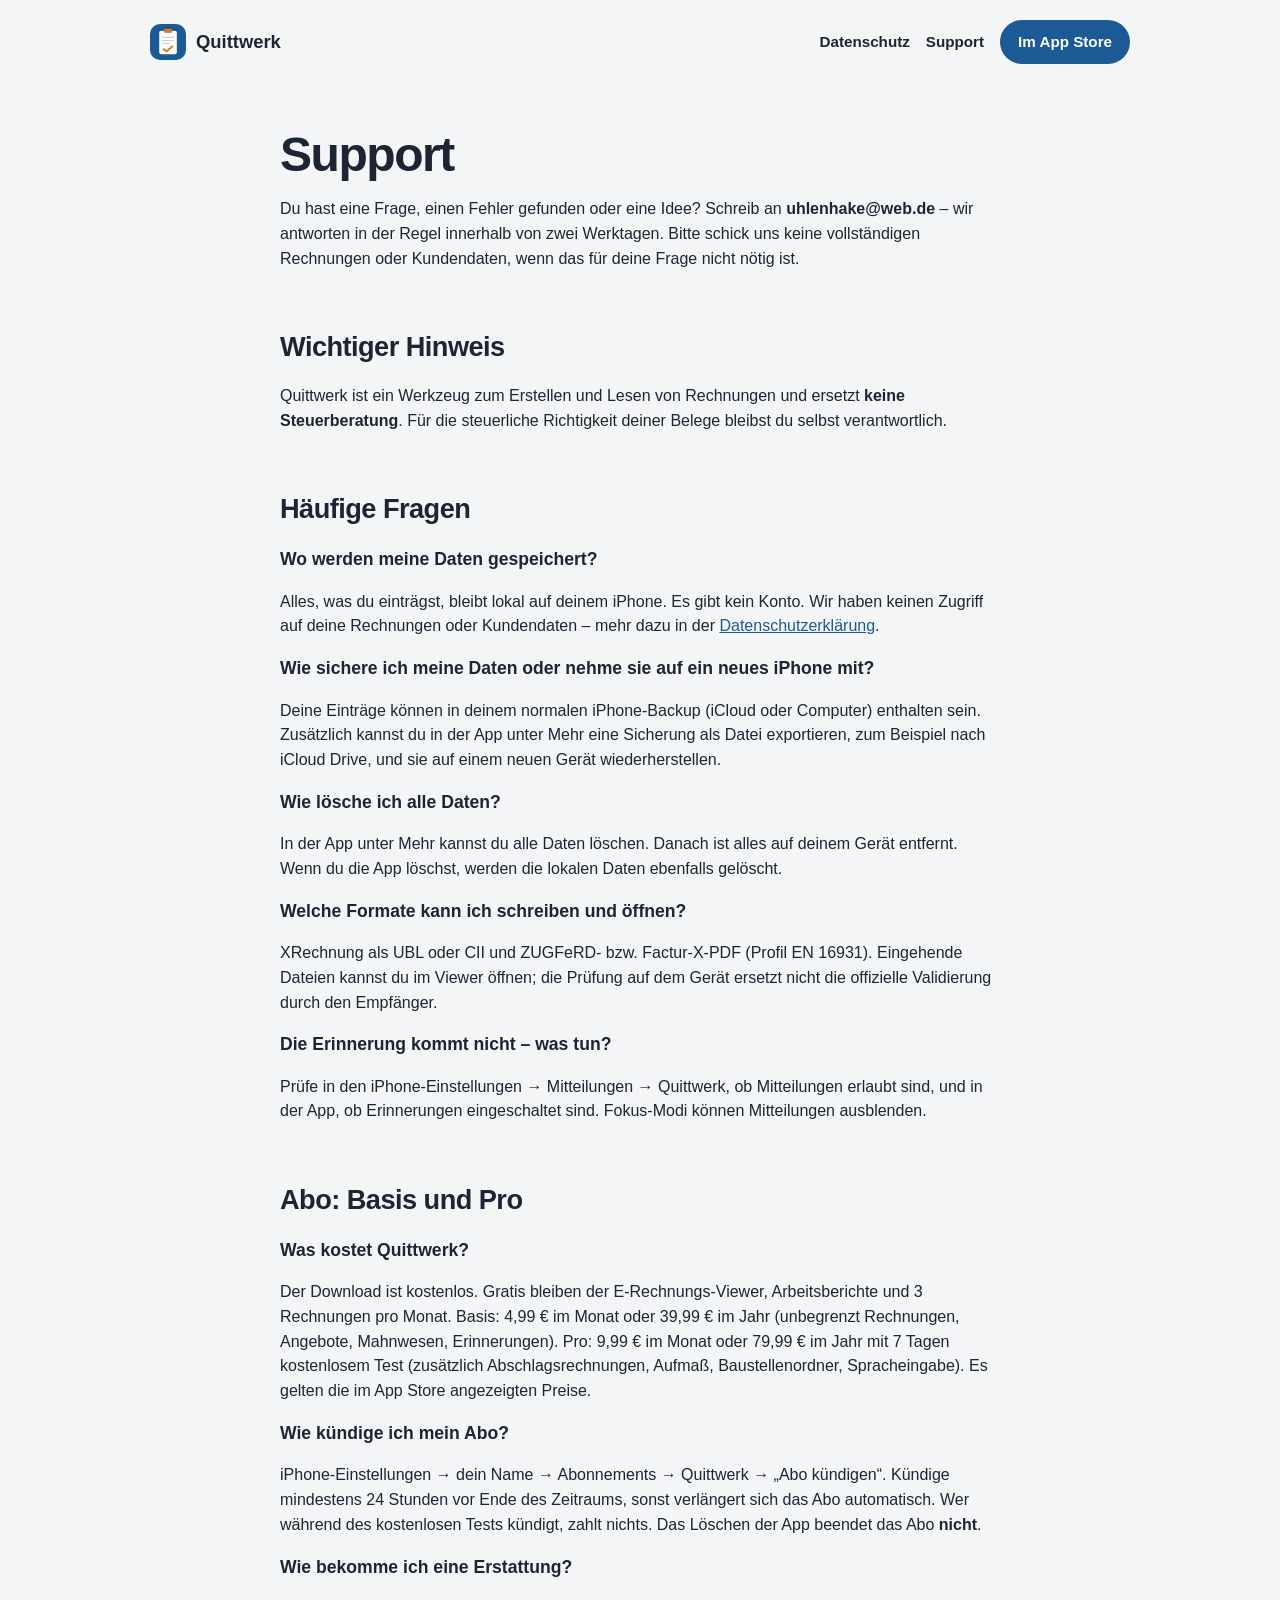
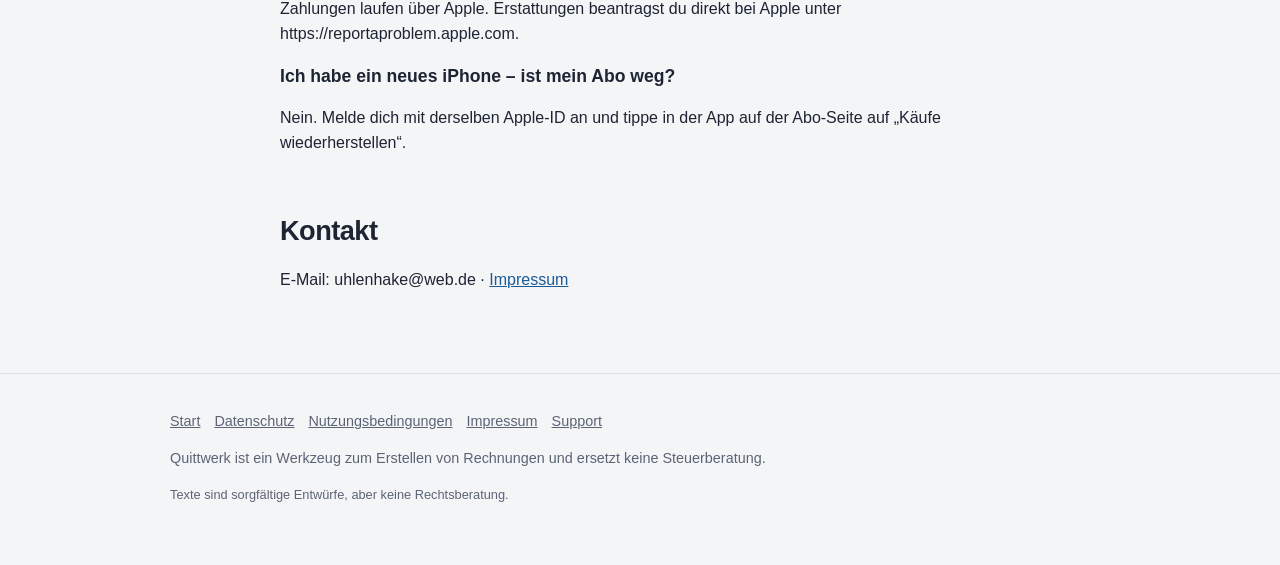
==== support.html @ 921a80e9 "Erste Version der Quittwerk-Website Datenschutz, Nutzungsbedingungen (inkl. Apple-EULA), Impressum u" ====
<!DOCTYPE html>
<html lang="de">
<head>
  <meta charset="utf-8" />
  <meta name="viewport" content="width=device-width, initial-scale=1" />
  <title>Support – Quittwerk</title>
  <meta name="description" content="Hilfe und Kontakt zur iPhone-App Quittwerk." />
  <meta name="robots" content="index,follow" />
  <link rel="canonical" href="https://uhlenhake.github.io/quittwerk-site/support" />
  <meta name="theme-color" content="#1C5A96" />
  <link rel="icon" href="assets/icon.png" />
  <link rel="apple-touch-icon" href="assets/icon.png" />
  <meta property="og:type" content="website" />
  <meta property="og:site_name" content="Quittwerk" />
  <meta property="og:locale" content="de_DE" />
  <meta property="og:title" content="Support – Quittwerk" />
  <meta property="og:description" content="Hilfe und Kontakt zur iPhone-App Quittwerk." />
  <meta property="og:url" content="https://uhlenhake.github.io/quittwerk-site/support" />
  <meta property="og:image" content="https://uhlenhake.github.io/quittwerk-site/assets/icon.png" />
  <link rel="stylesheet" href="styles.css" />
</head>
<body>

    <header class="site wrap">
      <a class="brand" href="./"><img src="assets/icon.png" alt="">Quittwerk</a>
      <nav>
        <a href="datenschutz">Datenschutz</a>
        <a href="support">Support</a>
        <a class="btn" href="https://apps.apple.com/de/app/id6836933315">Im App Store</a>
      </nav>
    </header>
<main class="wrap prose" style="padding: 32px 20px 64px"><h1>Support</h1><p>Du hast eine Frage, einen Fehler gefunden oder eine Idee? Schreib an <strong>uhlenhake@web.de</strong> – wir antworten in der Regel innerhalb von zwei Werktagen. Bitte schick uns keine vollständigen Rechnungen oder Kundendaten, wenn das für deine Frage nicht nötig ist.</p>
<h2>Wichtiger Hinweis</h2>
<p>Quittwerk ist ein Werkzeug zum Erstellen und Lesen von Rechnungen und ersetzt <strong>keine Steuerberatung</strong>. Für die steuerliche Richtigkeit deiner Belege bleibst du selbst verantwortlich.</p>
<h2>Häufige Fragen</h2>
<h3>Wo werden meine Daten gespeichert?</h3>
<p>Alles, was du einträgst, bleibt lokal auf deinem iPhone. Es gibt kein Konto. Wir haben keinen Zugriff auf deine Rechnungen oder Kundendaten – mehr dazu in der <a href="datenschutz">Datenschutzerklärung</a>.</p>
<h3>Wie sichere ich meine Daten oder nehme sie auf ein neues iPhone mit?</h3>
<p>Deine Einträge können in deinem normalen iPhone-Backup (iCloud oder Computer) enthalten sein. Zusätzlich kannst du in der App unter Mehr eine Sicherung als Datei exportieren, zum Beispiel nach iCloud Drive, und sie auf einem neuen Gerät wiederherstellen.</p>
<h3>Wie lösche ich alle Daten?</h3>
<p>In der App unter Mehr kannst du alle Daten löschen. Danach ist alles auf deinem Gerät entfernt. Wenn du die App löschst, werden die lokalen Daten ebenfalls gelöscht.</p>
<h3>Welche Formate kann ich schreiben und öffnen?</h3>
<p>XRechnung als UBL oder CII und ZUGFeRD- bzw. Factur-X-PDF (Profil EN 16931). Eingehende Dateien kannst du im Viewer öffnen; die Prüfung auf dem Gerät ersetzt nicht die offizielle Validierung durch den Empfänger.</p>
<h3>Die Erinnerung kommt nicht – was tun?</h3>
<p>Prüfe in den iPhone-Einstellungen → Mitteilungen → Quittwerk, ob Mitteilungen erlaubt sind, und in der App, ob Erinnerungen eingeschaltet sind. Fokus-Modi können Mitteilungen ausblenden.</p>
<h2>Abo: Basis und Pro</h2>
<h3>Was kostet Quittwerk?</h3>
<p>Der Download ist kostenlos. Gratis bleiben der E-Rechnungs-Viewer, Arbeitsberichte und 3 Rechnungen pro Monat. Basis: 4,99 € im Monat oder 39,99 € im Jahr (unbegrenzt Rechnungen, Angebote, Mahnwesen, Erinnerungen). Pro: 9,99 € im Monat oder 79,99 € im Jahr mit 7 Tagen kostenlosem Test (zusätzlich Abschlagsrechnungen, Aufmaß, Baustellenordner, Spracheingabe). Es gelten die im App Store angezeigten Preise.</p>
<h3>Wie kündige ich mein Abo?</h3>
<p>iPhone-Einstellungen → dein Name → Abonnements → Quittwerk → „Abo kündigen“. Kündige mindestens 24 Stunden vor Ende des Zeitraums, sonst verlängert sich das Abo automatisch. Wer während des kostenlosen Tests kündigt, zahlt nichts. Das Löschen der App beendet das Abo <strong>nicht</strong>.</p>
<h3>Wie bekomme ich eine Erstattung?</h3>
<p>Zahlungen laufen über Apple. Erstattungen beantragst du direkt bei Apple unter https://reportaproblem.apple.com.</p>
<h3>Ich habe ein neues iPhone – ist mein Abo weg?</h3>
<p>Nein. Melde dich mit derselben Apple-ID an und tippe in der App auf der Abo-Seite auf „Käufe wiederherstellen“.</p>
<h2>Kontakt</h2>
<p>E-Mail: uhlenhake@web.de · <a href="impressum">Impressum</a></p></main>

    <footer class="site">
      <div class="wrap">
        <nav>
          <a href="./">Start</a>
          <a href="datenschutz">Datenschutz</a>
          <a href="nutzungsbedingungen">Nutzungsbedingungen</a>
          <a href="impressum">Impressum</a>
          <a href="support">Support</a>
        </nav>
        <p>Quittwerk ist ein Werkzeug zum Erstellen von Rechnungen und ersetzt keine Steuerberatung.</p>
        <p class="legal-note">Texte sind sorgfältige Entwürfe, aber keine Rechtsberatung.</p>
      </div>
    </footer>
</body>
</html>
---- styles.css ----
:root {
  --bg: #F4F5F7;
  --card: #FFFFFF;
  --text: #1D2433;
  --muted: #5B6475;
  --border: #DDE1E8;
  --primary: #1C5A96;
  --primary-soft: #E2ECF6;
  --accent: #E07A1F;
  --accent-soft: #FCEBDC;
}
* { box-sizing: border-box; }
html, body { margin: 0; padding: 0; background: var(--bg); color: var(--text); font-family: -apple-system, BlinkMacSystemFont, "Segoe UI", Inter, "Noto Sans", Helvetica, Arial, sans-serif; line-height: 1.55; }
a { color: var(--primary); }
img { max-width: 100%; height: auto; }
.wrap { max-width: 980px; margin: 0 auto; padding: 0 20px; }
header.site { display: flex; align-items: center; justify-content: space-between; padding: 20px 0; }
header.site .brand { display: flex; align-items: center; gap: 10px; font-weight: 800; font-size: 1.15rem; color: var(--text); text-decoration: none; }
header.site .brand img { width: 36px; height: 36px; border-radius: 10px; }
header.site nav { display: flex; gap: 16px; align-items: center; flex-wrap: wrap; }
header.site nav a { color: var(--text); text-decoration: none; font-weight: 600; font-size: 0.95rem; }
.btn { display: inline-block; background: var(--primary); color: #fff !important; text-decoration: none; font-weight: 700; border-radius: 999px; padding: 10px 18px; font-size: 0.95rem; }
.btn:hover { opacity: 0.92; }
.hero { display: grid; gap: 36px; align-items: center; padding: 28px 0 56px; }
@media (min-width: 800px) { .hero { grid-template-columns: 1.1fr 0.9fr; } }
.pill { display: inline-block; background: var(--primary-soft); color: var(--primary); font-size: 0.75rem; font-weight: 800; border-radius: 999px; padding: 4px 12px; letter-spacing: 0.02em; }
h1 { font-size: clamp(2rem, 4vw, 3rem); line-height: 1.12; letter-spacing: -0.03em; margin: 12px 0 16px; }
h2 { font-size: 1.7rem; margin: 0 0 16px; letter-spacing: -0.02em; }
h3 { font-size: 1.1rem; margin: 0 0 6px; }
.lead { font-size: 1.15rem; color: var(--muted); margin: 0 0 22px; }
.fine { font-size: 0.9rem; color: var(--muted); }
.hero-icon { display: flex; justify-content: center; }
.hero-icon img { width: 180px; height: 180px; border-radius: 40px; box-shadow: 0 20px 50px rgba(29,36,51,0.16); }
.band { background: #fff; border-top: 1px solid var(--border); border-bottom: 1px solid var(--border); }
.grid { display: grid; gap: 16px; }
@media (min-width: 700px) { .grid.two { grid-template-columns: 1fr 1fr; } }
.card { background: var(--bg); border-radius: 18px; padding: 22px; }
.card p { margin: 0; color: var(--muted); }
section { padding: 56px 0; }
.faq details { background: #fff; border: 1px solid var(--border); border-radius: 14px; padding: 14px 18px; margin: 0 0 10px; }
.faq summary { cursor: pointer; font-weight: 700; }
.faq details p { margin: 10px 0 0; color: var(--muted); }
.prices { display: grid; gap: 16px; }
@media (min-width: 700px) { .prices { grid-template-columns: 1fr 1fr 1fr; } }
.price { background: #fff; border: 1px solid var(--border); border-radius: 18px; padding: 24px; }
.price .amt { font-size: 1.8rem; font-weight: 800; }
.prose { max-width: 760px; }
.prose h2 { margin-top: 2em; }
.prose table { border-collapse: collapse; width: 100%; font-size: 0.95rem; }
.prose th, .prose td { border: 1px solid var(--border); padding: 8px 10px; text-align: left; vertical-align: top; }
footer.site { padding: 36px 0 48px; color: var(--muted); font-size: 0.9rem; border-top: 1px solid var(--border); }
footer.site nav { display: flex; flex-wrap: wrap; gap: 14px; margin-bottom: 12px; }
footer.site a { color: var(--muted); }
.legal-note { font-size: 0.8rem; color: var(--muted); margin-top: 16px; }
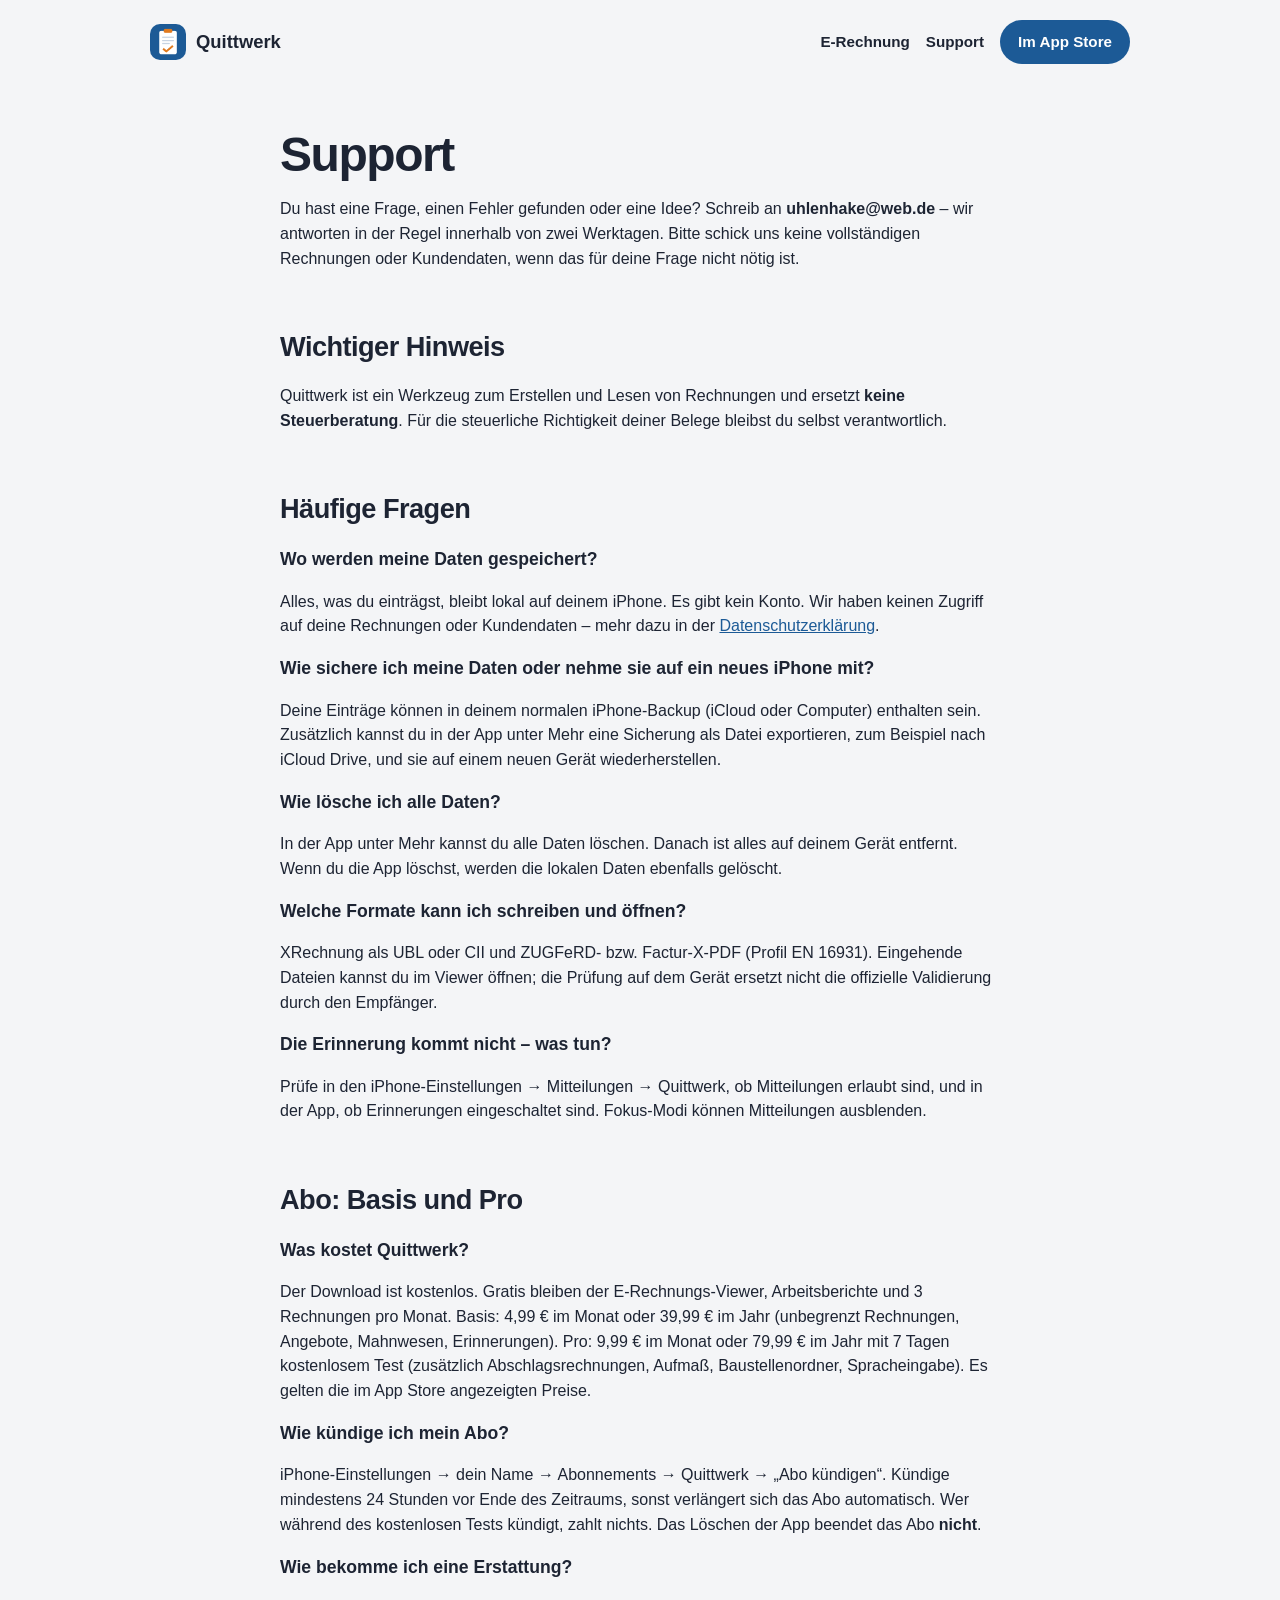
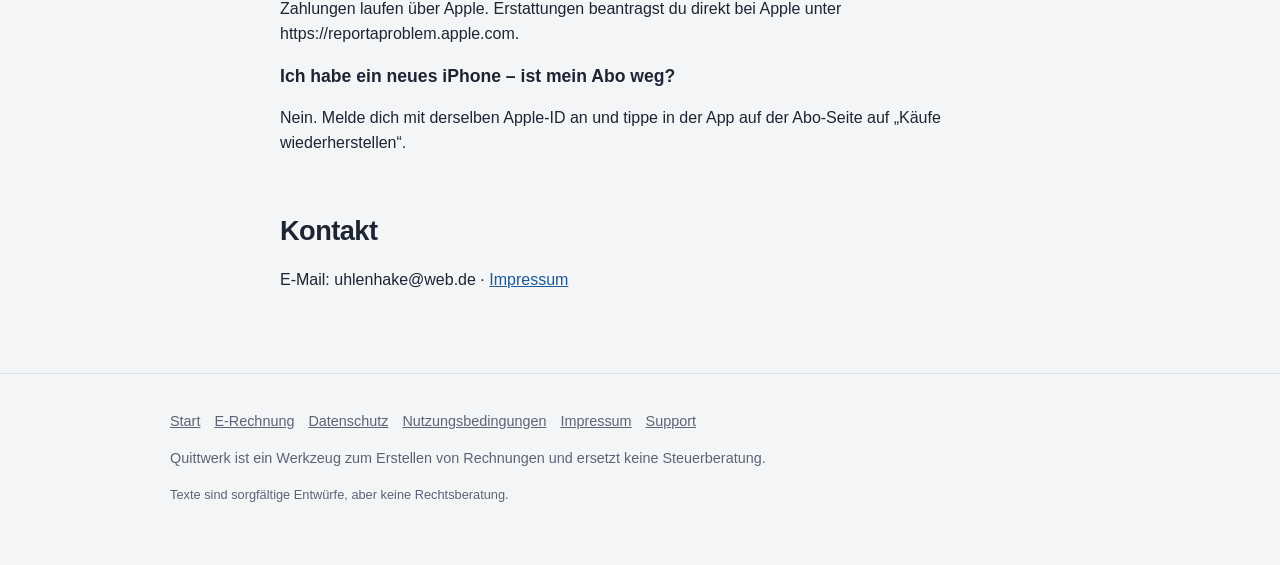
==== commit e5730ead: "E-Rechnung-Ratgeber als neue Seite FAQ zur Empfangspflicht 2025, zu den Ausstellungsfristen 2027/202" ====
--- a/support.html
+++ b/support.html
@@ -24,7 +24,7 @@
     <header class="site wrap">
       <a class="brand" href="./"><img src="assets/icon.png" alt="">Quittwerk</a>
       <nav>
-        <a href="datenschutz">Datenschutz</a>
+        <a href="e-rechnung">E-Rechnung</a>
         <a href="support">Support</a>
         <a class="btn" href="https://apps.apple.com/de/app/id6836933315">Im App Store</a>
       </nav>
@@ -59,6 +59,7 @@
       <div class="wrap">
         <nav>
           <a href="./">Start</a>
+          <a href="e-rechnung">E-Rechnung</a>
           <a href="datenschutz">Datenschutz</a>
           <a href="nutzungsbedingungen">Nutzungsbedingungen</a>
           <a href="impressum">Impressum</a>
--- a/styles.css
+++ b/styles.css
@@ -53,3 +53,10 @@
 footer.site nav { display: flex; flex-wrap: wrap; gap: 14px; margin-bottom: 12px; }
 footer.site a { color: var(--muted); }
 .legal-note { font-size: 0.8rem; color: var(--muted); margin-top: 16px; }
+
+.callout { background: var(--primary-soft); border-radius: 14px; padding: 14px 18px; margin: 0 0 28px; }
+.callout p { margin: 0; color: var(--text); }
+.sources { padding-left: 1.2em; }
+.sources li { margin: 0 0 6px; }
+.prose .lead { font-size: 1.15rem; color: var(--muted); margin: 0 0 22px; }
+.prose .pill { margin-bottom: 8px; }
